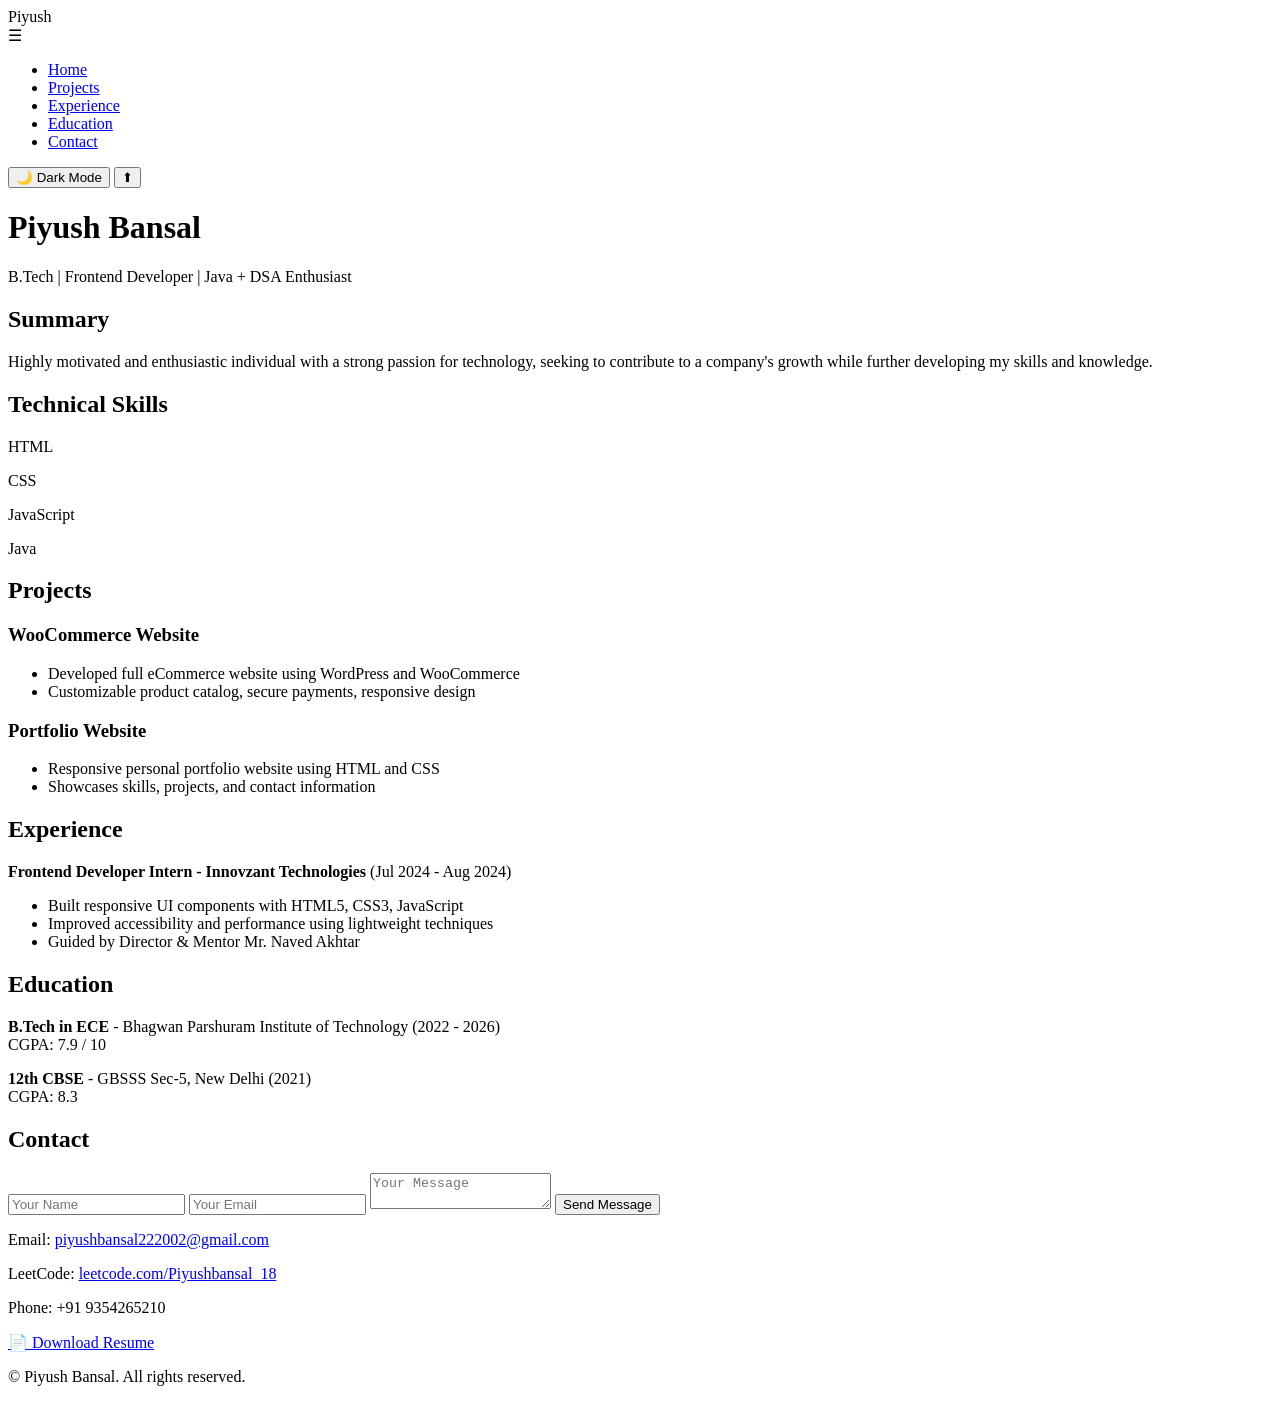
==== index.html @ 37fe9ed6 "updateindex.html" ====
<!DOCTYPE html>
<html lang="en">
<head>
  <meta charset="UTF-8" />
  <meta name="viewport" content="width=device-width, initial-scale=1.0" />
  <title>Piyush Bansal | Portfolio</title>
  <link href="https://fonts.googleapis.com/css2?family=Poppins:wght@300;500;700&display=swap" rel="stylesheet">
  <link rel="stylesheet" href="style.css" />
</head>
<body>

  <nav class="navbar">
    <div class="nav-container">
      <div class="logo">Piyush</div>
      <div class="menu-toggle" id="mobile-menu">☰</div>
      <ul class="nav-list">
        <li><a href="#header">Home</a></li>
        <li><a href="#projects">Projects</a></li>
        <li><a href="#experience">Experience</a></li>
        <li><a href="#education">Education</a></li>
        <li><a href="#contact">Contact</a></li>
      </ul>
    </div>
  </nav>

  <button id="theme-toggle">🌙 Dark Mode</button>
  <button id="scrollTopBtn" title="Go to top">⬆</button>

  <header id="header">
    <h1>Piyush Bansal</h1>
    <p>B.Tech | Frontend Developer | Java + DSA Enthusiast</p>
  </header>

  <section class="summary">
    <h2>Summary</h2>
    <p>Highly motivated and enthusiastic individual with a strong passion for technology, seeking to contribute to a company's growth while further developing my skills and knowledge.</p>
  </section>

  <section class="skills" id="skills">
    <h2>Technical Skills</h2>
    <div class="skill-bar">
      <p>HTML</p>
      <div class="bar"><div class="fill html"></div></div>
    </div>
    <div class="skill-bar">
      <p>CSS</p>
      <div class="bar"><div class="fill css"></div></div>
    </div>
    <div class="skill-bar">
      <p>JavaScript</p>
      <div class="bar"><div class="fill js"></div></div>
    </div>
    <div class="skill-bar">
      <p>Java</p>
      <div class="bar"><div class="fill java"></div></div>
    </div>
  </section>

  <section class="projects" id="projects">
    <h2>Projects</h2>
    <div class="project">
      <h3>WooCommerce Website</h3>
      <ul>
        <li>Developed full eCommerce website using WordPress and WooCommerce</li>
        <li>Customizable product catalog, secure payments, responsive design</li>
      </ul>
    </div>
    <div class="project">
      <h3>Portfolio Website</h3>
      <ul>
        <li>Responsive personal portfolio website using HTML and CSS</li>
        <li>Showcases skills, projects, and contact information</li>
      </ul>
    </div>
  </section>

  <section class="experience" id="experience">
    <h2>Experience</h2>
    <p><strong>Frontend Developer Intern - Innovzant Technologies</strong> (Jul 2024 - Aug 2024)</p>
    <ul>
      <li>Built responsive UI components with HTML5, CSS3, JavaScript</li>
      <li>Improved accessibility and performance using lightweight techniques</li>
      <li>Guided by Director & Mentor Mr. Naved Akhtar</li>
    </ul>
  </section>

  <section class="education" id="education">
    <h2>Education</h2>
    <p><strong>B.Tech in ECE</strong> - Bhagwan Parshuram Institute of Technology (2022 - 2026)<br>CGPA: 7.9 / 10</p>
    <p><strong>12th CBSE</strong> - GBSSS Sec-5, New Delhi (2021)<br>CGPA: 8.3</p>
  </section>

  <section class="contact" id="contact">
    <h2>Contact</h2>
    <form action="https://formspree.io/f/mayklrlo" method="POST">
      <input type="text" name="name" placeholder="Your Name" required>
      <input type="email" name="email" placeholder="Your Email" required>
      <textarea name="message" placeholder="Your Message" required></textarea>
      <button type="submit">Send Message</button>
    </form>
    <p>Email: <a href="mailto:piyushbansal222002@gmail.com">piyushbansal222002@gmail.com</a></p>
    <p>LeetCode: <a href="https://leetcode.com/u/Piyushbansal_18/" target="_blank">leetcode.com/Piyushbansal_18</a></p>
    <p>Phone: +91 9354265210</p>
    <div class="resume-download">
      <a href="Piyush..Resume.pdf" download>📄 Download Resume</a>
    </div>
  </section>

  <footer>
    <p>&copy; <span id="year"></span> Piyush Bansal. All rights reserved.</p>
  </footer>

  <script src="script.js"></script>
</body>

</html>
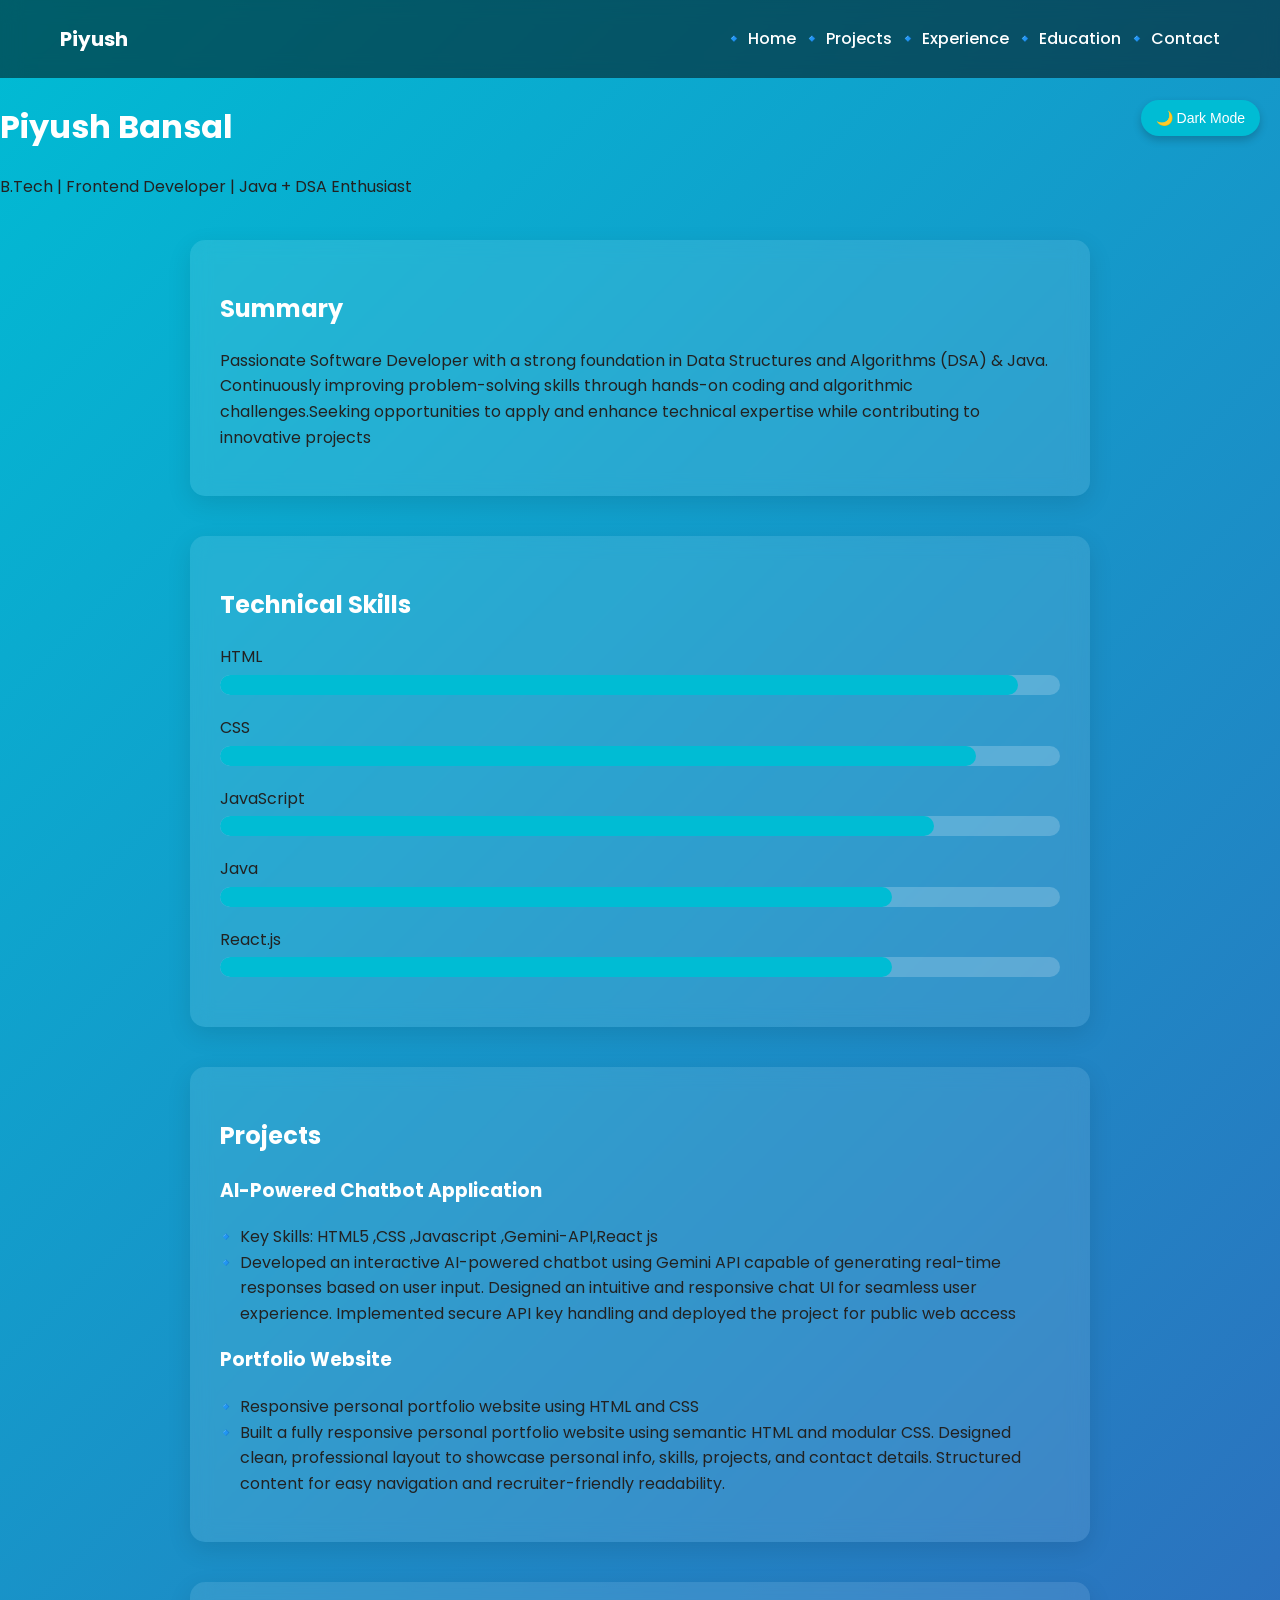
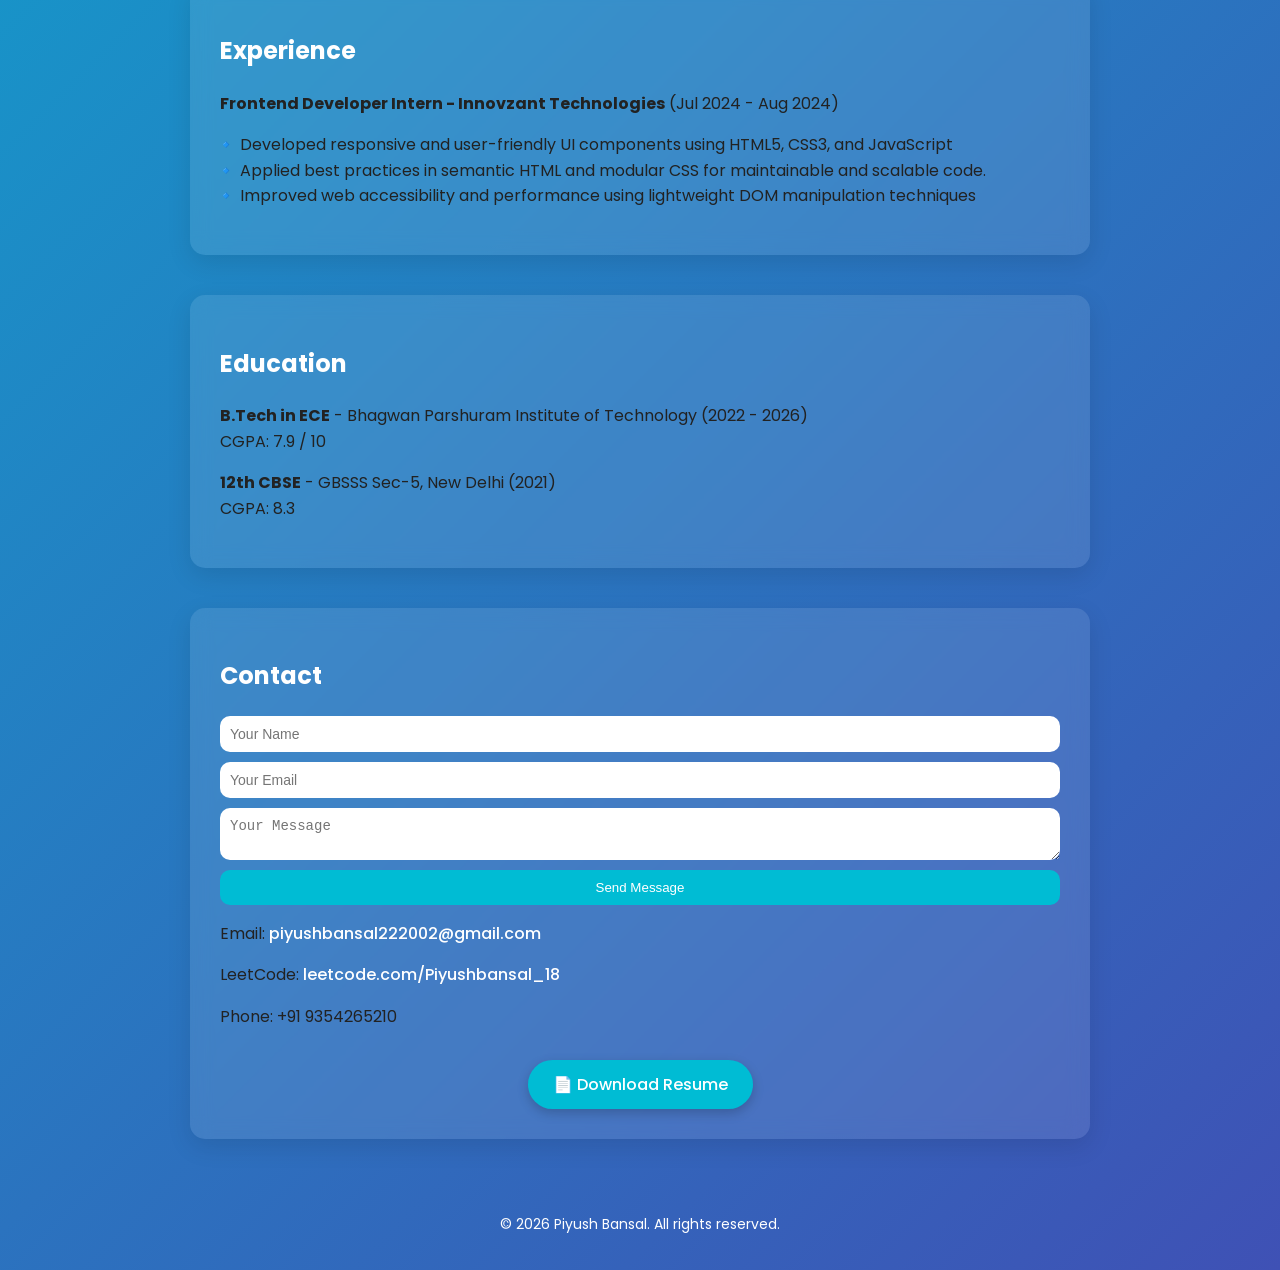
==== commit b6b5002e: "Portfolio upload" ====
--- a/index.html
+++ b/index.html
@@ -33,7 +33,7 @@
 
   <section class="summary">
     <h2>Summary</h2>
-    <p>Highly motivated and enthusiastic individual with a strong passion for technology, seeking to contribute to a company's growth while further developing my skills and knowledge.</p>
+    <p>Passionate Software Developer with a strong foundation in Data Structures and Algorithms (DSA) & Java. Continuously improving problem-solving skills through hands-on coding and algorithmic challenges.Seeking opportunities to apply and enhance technical expertise while contributing to innovative projects</p>
   </section>
 
   <section class="skills" id="skills">
@@ -54,22 +54,26 @@
       <p>Java</p>
       <div class="bar"><div class="fill java"></div></div>
     </div>
+     <div class="skill-bar">
+      <p>React.js</p>
+      <div class="bar"><div class="fill reactt"></div></div>
+    </div>
   </section>
 
   <section class="projects" id="projects">
     <h2>Projects</h2>
     <div class="project">
-      <h3>WooCommerce Website</h3>
+      <h3>AI-Powered Chatbot Application</h3>
       <ul>
-        <li>Developed full eCommerce website using WordPress and WooCommerce</li>
-        <li>Customizable product catalog, secure payments, responsive design</li>
+        <li>Key Skills: HTML5 ,CSS ,Javascript ,Gemini-API,React js</li>
+        <li>Developed an interactive AI-powered chatbot using Gemini API capable of generating real-time responses based on user input. Designed an intuitive and responsive chat UI for seamless user experience. Implemented secure API key handling and deployed the project for public web access</li>
       </ul>
     </div>
     <div class="project">
       <h3>Portfolio Website</h3>
       <ul>
         <li>Responsive personal portfolio website using HTML and CSS</li>
-        <li>Showcases skills, projects, and contact information</li>
+        <li>Built a fully responsive personal portfolio website using semantic HTML and modular CSS. Designed clean, professional layout to showcase personal info, skills, projects, and contact details. Structured content for easy navigation and recruiter-friendly readability.</li>
       </ul>
     </div>
   </section>
@@ -78,9 +82,9 @@
     <h2>Experience</h2>
     <p><strong>Frontend Developer Intern - Innovzant Technologies</strong> (Jul 2024 - Aug 2024)</p>
     <ul>
-      <li>Built responsive UI components with HTML5, CSS3, JavaScript</li>
-      <li>Improved accessibility and performance using lightweight techniques</li>
-      <li>Guided by Director & Mentor Mr. Naved Akhtar</li>
+      <li>Developed responsive and user-friendly UI components using HTML5, CSS3, and JavaScript</li>
+      <li>Applied best practices in semantic HTML and modular CSS for maintainable and scalable code.</li>
+      <li>Improved web accessibility and performance using lightweight DOM manipulation techniques</li>
     </ul>
   </section>
 
@@ -102,7 +106,7 @@
     <p>LeetCode: <a href="https://leetcode.com/u/Piyushbansal_18/" target="_blank">leetcode.com/Piyushbansal_18</a></p>
     <p>Phone: +91 9354265210</p>
     <div class="resume-download">
-      <a href="Piyush..Resume.pdf" download>📄 Download Resume</a>
+      <a href="Piyush Resume.pdf" download>📄 Download Resume</a>
     </div>
   </section>
 
@@ -112,5 +116,4 @@
 
   <script src="script.js"></script>
 </body>
-
 </html>
--- a/style.css
+++ b/style.css
@@ -0,0 +1,266 @@
+/* ========== GLOBAL STYLES ========== */
+:root {
+  --primary: #00bcd4;
+  --bg-gradient: linear-gradient(135deg, #00bcd4, #3f51b5);
+  --text: #222;
+  --card-bg: rgba(255, 255, 255, 0.1);
+  --link: white;
+  --bullet: '🔹';
+  --heading: #ffffff;
+}
+
+body.dark {
+  --bg-gradient: linear-gradient(135deg, #0f2027, #203a43, #2c5364);
+  --text: #f4f4f4;
+  --card-bg: rgba(255, 255, 255, 0.05);
+  --link: #ffeb3b;
+  --heading: #00bcd4;
+}
+
+body {
+  font-family: 'Poppins', sans-serif;
+  background: var(--bg-gradient);
+  color: var(--text);
+  margin: 0;
+  line-height: 1.6;
+  padding-top: 80px;
+  scroll-behavior: smooth;
+  transition: background 0.4s, color 0.4s;
+}
+
+* {
+  box-sizing: border-box;
+}
+
+h1, h2, h3 {
+  color: var(--heading);
+}
+
+/* ========== NAVBAR ========== */
+.navbar {
+  position: fixed;
+  top: 0;
+  width: 100%;
+  background: rgba(0, 0, 0, 0.5);
+  backdrop-filter: blur(10px);
+  z-index: 1001;
+}
+.nav-container {
+  display: flex;
+  justify-content: space-between;
+  align-items: center;
+  max-width: 1200px;
+  margin: auto;
+  padding: 10px 20px;
+}
+.logo {
+  font-weight: 700;
+  font-size: 20px;
+  color: white;
+}
+.nav-list {
+  display: flex;
+  list-style: none;
+  gap: 30px;
+}
+.nav-list a {
+  color: #fff;
+  text-decoration: none;
+  font-weight: 500;
+}
+.nav-list a:hover {
+  color: var(--primary);
+}
+.menu-toggle {
+  display: none;
+  color: white;
+  font-size: 24px;
+  cursor: pointer;
+}
+
+/* ========== DARK MODE BUTTON ========== */
+#theme-toggle {
+  position: fixed;
+  top: 100px;
+  right: 20px;
+  background: var(--primary);
+  color: white;
+  border: none;
+  padding: 10px 15px;
+  border-radius: 20px;
+  cursor: pointer;
+  font-size: 14px;
+  box-shadow: 0 4px 8px rgba(0, 0, 0, 0.2);
+  z-index: 1100;
+}
+
+/* ========== SCROLL TO TOP ========== */
+#scrollTopBtn {
+  display: none;
+  position: fixed;
+  bottom: 20px;
+  right: 20px;
+  font-size: 20px;
+  padding: 10px 15px;
+  border: none;
+  background-color: var(--primary);
+  color: white;
+  border-radius: 50%;
+  cursor: pointer;
+  z-index: 1100;
+}
+
+/* ========== SECTIONS ========== */
+section {
+  max-width: 900px;
+  margin: 40px auto;
+  background: var(--card-bg);
+  padding: 30px;
+  border-radius: 15px;
+  backdrop-filter: blur(10px);
+  box-shadow: 0 8px 24px rgba(0, 0, 0, 0.1);
+}
+
+ul {
+  list-style: none;
+  padding-left: 20px;
+}
+ul li::before {
+  content: var(--bullet);
+  color: var(--primary);
+  font-weight: bold;
+  display: inline-block;
+  width: 1.5em;
+  margin-left: -1.5em;
+}
+
+a {
+  color: var(--link);
+  text-decoration: none;
+  font-weight: 500;
+}
+a:hover {
+  text-decoration: underline;
+}
+
+/* ========== SKILL BARS ========== */
+.skill-bar {
+  margin-bottom: 20px;
+}
+.skill-bar p {
+  margin: 5px 0;
+}
+.bar {
+  background: rgba(255, 255, 255, 0.2);
+  border-radius: 20px;
+  overflow: hidden;
+  height: 20px;
+}
+.fill {
+  height: 100%;
+  background: var(--primary);
+  border-radius: 20px;
+  width: 0;
+  transition: width 1.5s ease-in-out;
+}
+.fill.html { width: 95%; }
+.fill.css { width: 90%; }
+.fill.js { width: 85%; }
+.fill.java { width: 80%; }
+.fill.reactt {width: 80%;}
+
+/* ========== FORM ========== */
+form {
+  display: flex;
+  flex-direction: column;
+  gap: 10px;
+}
+form input,
+form textarea {
+  padding: 10px;
+  border: none;
+  border-radius: 10px;
+  outline: none;
+  font-size: 14px;
+}
+form button {
+  background: var(--primary);
+  color: white;
+  border: none;
+  padding: 10px;
+  border-radius: 10px;
+  cursor: pointer;
+  transition: background 0.3s ease;
+}
+form button:hover {
+  background: #0097a7;
+}
+
+/* ========== FOOTER ========== */
+footer {
+  text-align: center;
+  padding: 20px;
+  color: white;
+  font-size: 14px;
+}
+
+/* ========== RESPONSIVE NAV ========== */
+@media (max-width: 768px) {
+  .menu-toggle {
+    display: block;
+  }
+  .nav-list {
+    flex-direction: column;
+    background: rgba(0, 0, 0, 0.8);
+    position: absolute;
+    top: 60px;
+    right: 0;
+    width: 200px;
+    display: none;
+    padding: 20px;
+  }
+  .nav-list.show {
+    display: flex;
+  }
+}
+
+/* ========== PROJECT HOVER ========== */
+.project {
+  transition: transform 0.3s ease, box-shadow 0.3s ease;
+}
+.project:hover {
+  transform: translateY(-5px);
+  box-shadow: 0 8px 16px rgba(0, 0, 0, 0.3);
+}
+
+.resume-download {
+  text-align: center;
+  margin-top: 30px;
+}
+.resume-download a {
+  background: var(--primary);
+  color: white;
+  padding: 12px 25px;
+  border-radius: 30px;
+  font-weight: 500;
+  text-decoration: none;
+  box-shadow: 0 4px 12px rgba(0,0,0,0.2);
+  transition: background 0.3s ease, transform 0.3s ease;
+  display: inline-block;
+}
+.resume-download a:hover {
+  background: #007a99;
+  transform: translateY(-2px);
+}
+/* section {
+  max-width: 900px;
+  margin: 100px auto 40px;
+  background: rgba(255, 255, 255, 0.1);
+  padding: 30px;
+  border-radius: 15px;
+  backdrop-filter: blur(14px);
+  -webkit-backdrop-filter: blur(14px);
+  box-shadow: 0 10px 35px rgba(0, 0, 0, 0.25);
+  border: 1px solid rgba(255, 255, 255, 0.2);
+  transition: all 0.4s ease;
+} */
